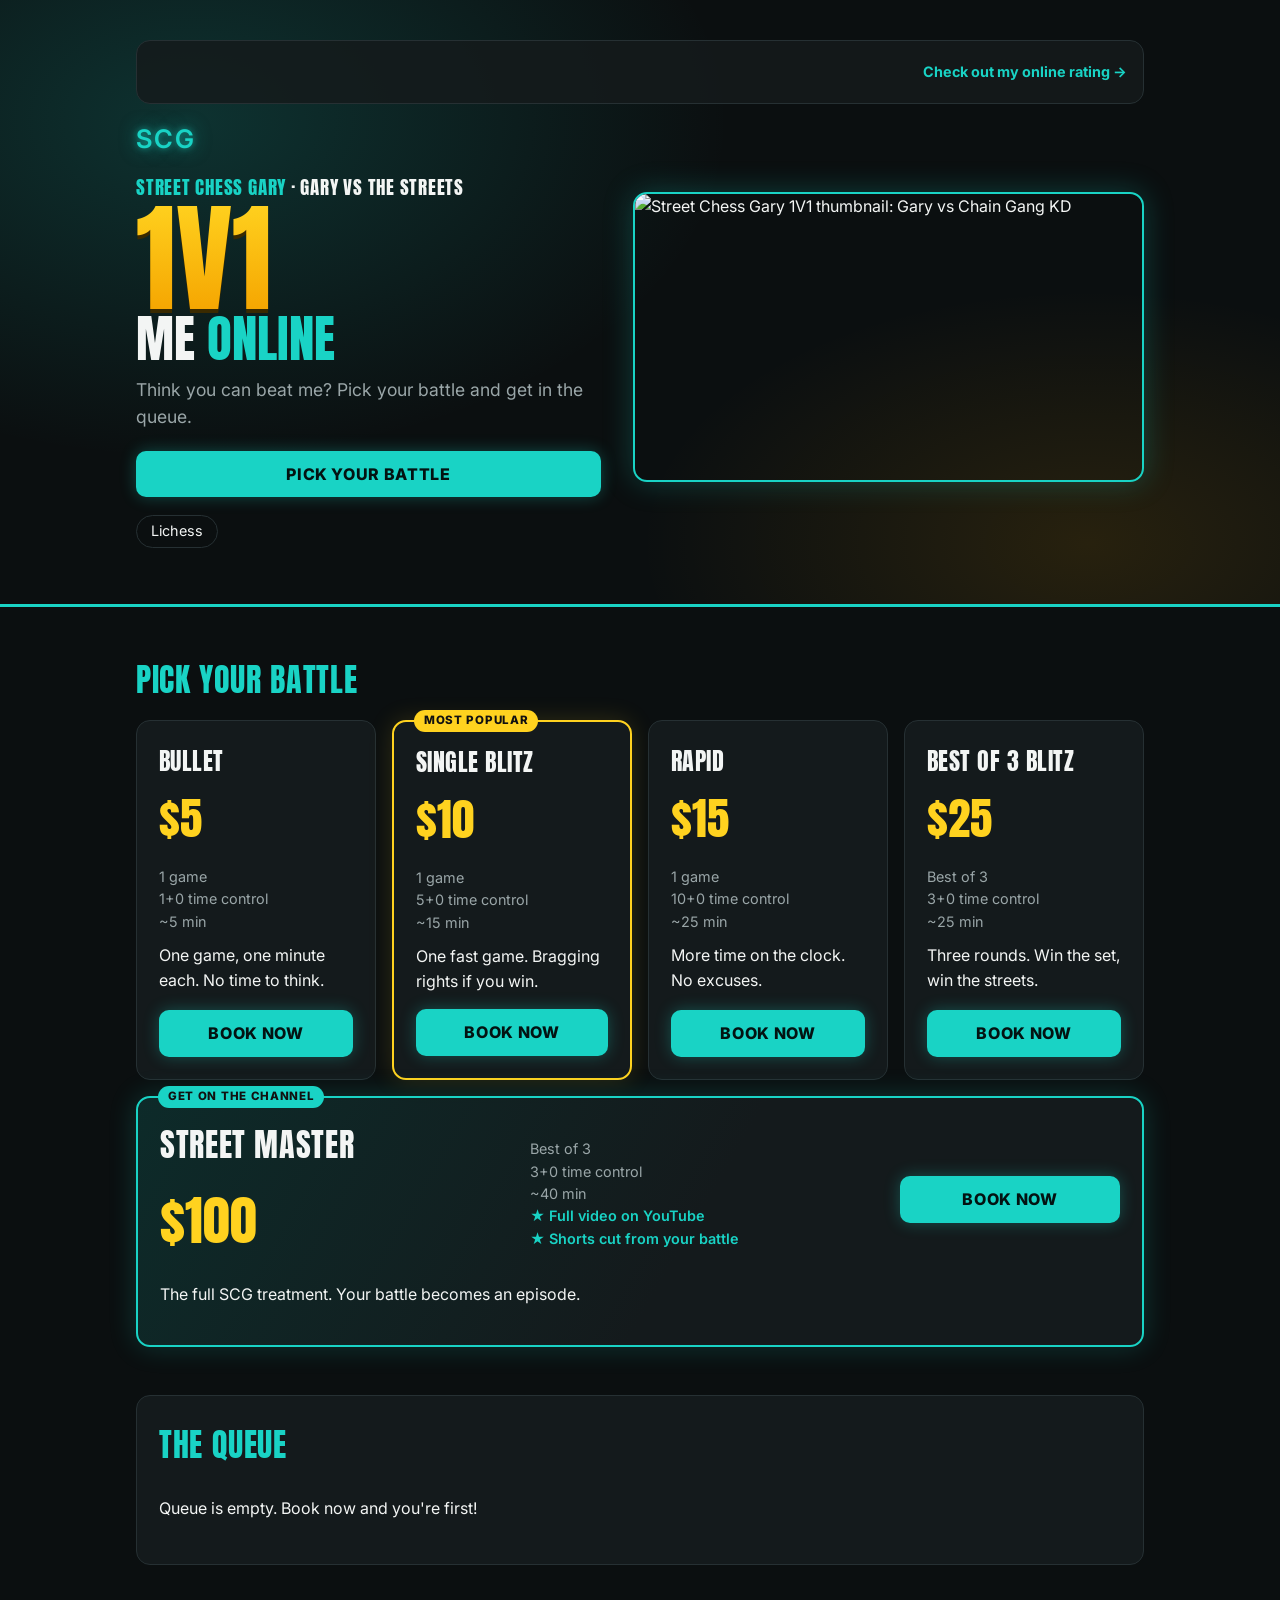
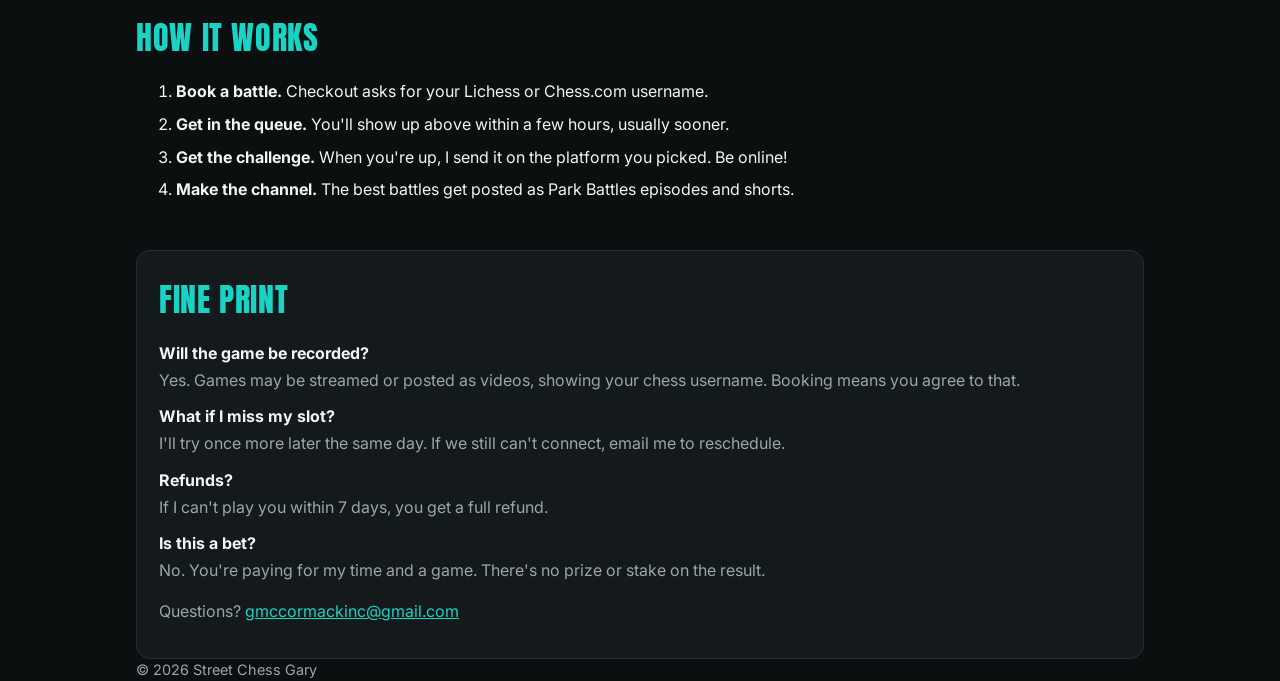
==== index.html @ cf16cb87 "Add 1V1 Me Online booking page" ====
<!doctype html>
<html lang="en">
<head>
  <meta charset="utf-8">
  <meta name="viewport" content="width=device-width, initial-scale=1">
  <title>1V1 Me Online | Street Chess Gary</title>
  <meta name="description" content="1V1 Street Chess Gary online. Pick your battle, pay, get in the queue. Your game could end up on the channel.">
  <meta property="og:title" content="Check out my online rating | Street Chess Gary">
  <meta property="og:description" content="Gary vs The Streets. Now it's your turn. Book a game and get in the queue.">
  <meta property="og:image" content="img/og.jpg">
  <link rel="preconnect" href="https://fonts.googleapis.com">
  <link rel="preconnect" href="https://fonts.gstatic.com" crossorigin>
  <link href="https://fonts.googleapis.com/css2?family=Anton&family=Inter:wght@400;600;800&display=swap" rel="stylesheet">
  <link rel="stylesheet" href="styles.css">
</head>
<body>
  <header class="hero">
    <div class="wrap">
      <div class="rating-bar" id="rating-bar" aria-live="polite"><span class="muted">Loading live rating…</span></div>
    </div>
    <div class="wrap hero-grid">
      <div>
        <div class="logo" aria-label="SCG">SCG</div>
        <p class="kicker"><span id="site-name"></span> · Gary vs The Streets</p>
        <h1><span class="onev1">1V1</span><span class="h1-line">Me <em>online</em></span></h1>
        <p class="tagline" id="tagline"></p>
        <a class="btn hero-cta" href="#tiers-h">Pick your battle</a>
        <nav class="links" id="links"></nav>
      </div>
      <img class="hero-img" src="img/ep1-thumb.jpg" alt="Street Chess Gary 1V1 thumbnail: Gary vs Chain Gang KD" width="1364" height="768">
    </div>
  </header>

  <main class="wrap">
    <section aria-labelledby="tiers-h">
      <h2 id="tiers-h">Pick your battle</h2>
      <div class="tiers" id="tiers"></div>
    </section>

    <section aria-labelledby="queue-h" class="panel">
      <h2 id="queue-h">The queue</h2>
      <ol class="queue" id="queue"></ol>
      <p class="muted" id="queue-wait"></p>
    </section>

    <section aria-labelledby="how-h">
      <h2 id="how-h">How it works</h2>
      <ol class="steps">
        <li><strong>Book a battle.</strong> Checkout asks for your <span class="platforms"></span> username.</li>
        <li><strong>Get in the queue.</strong> You'll show up above within a few hours, usually sooner.</li>
        <li><strong>Get the challenge.</strong> When you're up, I send it on the platform you picked. Be online!</li>
        <li><strong>Make the channel.</strong> The best battles get posted as Park Battles episodes and shorts.</li>
      </ol>
    </section>

    <section aria-labelledby="faq-h" class="panel">
      <h2 id="faq-h">Fine print</h2>
      <dl class="faq">
        <dt>Will the game be recorded?</dt>
        <dd>Yes. Games may be streamed or posted as videos, showing your chess username. Booking means you agree to that.</dd>
        <dt>What if I miss my slot?</dt>
        <dd>I'll try once more later the same day. If we still can't connect, email me to reschedule.</dd>
        <dt>Refunds?</dt>
        <dd>If I can't play you within 7 days, you get a full refund.</dd>
        <dt>Is this a bet?</dt>
        <dd>No. You're paying for my time and a game. There's no prize or stake on the result.</dd>
      </dl>
      <p class="muted">Questions? <a id="contact"></a></p>
    </section>
  </main>

  <footer class="wrap muted">© <span id="year"></span> <span class="site-name"></span></footer>

  <script src="config.js"></script>
  <script src="queue.js"></script>
  <script src="app.js"></script>
  <script src="rating.js"></script>
</body>
</html>
---- styles.css ----
/* Street Chess Gary brand: dark park-at-night base, teal neon, thumbnail yellow. */
:root {
  --bg: #0b0f10;
  --surface: #141a1c;
  --surface-2: #1b2326;
  --text: #f3f5f4;
  --muted: #9aa6a8;
  --border: #263033;
  --teal: #19d3c5;
  --teal-glow: rgba(25, 211, 197, .55);
  --yellow: #ffd21f;
  --yellow-deep: #f5a400;
  --display: "Anton", "Impact", "Arial Narrow", sans-serif;
}

* { box-sizing: border-box; }
body {
  margin: 0;
  background: var(--bg);
  color: var(--text);
  font: 16px/1.55 "Inter", system-ui, -apple-system, "Segoe UI", sans-serif;
}
.wrap { max-width: 1040px; margin: 0 auto; padding: 0 16px; }
a { color: var(--teal); }
h2 {
  font-family: var(--display); font-weight: 400; text-transform: uppercase;
  letter-spacing: .02em; font-size: 2rem; margin: 3rem 0 1rem; color: var(--teal);
}
.muted { color: var(--muted); }

/* Hero */
.hero {
  padding: 40px 0 56px;
  background:
    radial-gradient(60% 80% at 15% 20%, rgba(25,211,197,.18), transparent 70%),
    radial-gradient(50% 60% at 85% 90%, rgba(245,164,0,.12), transparent 70%),
    var(--bg);
  border-bottom: 3px solid var(--teal);
}
.hero-grid { display: grid; grid-template-columns: 1fr 1.1fr; gap: 32px; align-items: center; }
.logo {
  font: 600 1.6rem/1 "Inter", sans-serif; letter-spacing: .08em; color: var(--teal);
  text-shadow: 0 0 6px var(--teal-glow), 0 0 18px var(--teal-glow);
  margin-bottom: 20px;
}
.kicker {
  font-family: var(--display); text-transform: uppercase; font-size: 1.2rem;
  letter-spacing: .04em; margin: 0; color: var(--text);
}
h1 { margin: 0; font-family: var(--display); font-weight: 400; text-transform: uppercase; line-height: .95; }
.onev1 {
  display: block; font-size: clamp(4rem, 13vw, 7.5rem);
  background: linear-gradient(180deg, var(--yellow), var(--yellow-deep));
  -webkit-background-clip: text; background-clip: text; color: transparent;
  filter: drop-shadow(0 4px 0 #3a2a00);
}
.h1-line { display: block; font-size: clamp(2rem, 6vw, 3.2rem); }
#site-name { color: var(--teal); }
.h1-line em { font-style: normal; color: var(--teal); }
.tagline { font-size: 1.1rem; color: var(--muted); margin: 12px 0 20px; }
.hero-cta { display: inline-block; padding: 12px 28px; }
.hero-img {
  width: 100%; height: auto; border-radius: 14px; border: 2px solid var(--teal);
  box-shadow: 0 0 30px rgba(25,211,197,.25);
}
.links { display: flex; flex-wrap: wrap; gap: 8px; margin-top: 18px; }
.links a {
  color: var(--text); text-decoration: none; font-size: .9rem;
  border: 1px solid var(--border); border-radius: 999px; padding: 4px 14px;
}
.links a:hover { border-color: var(--teal); }
@media (max-width: 760px) {
  .hero-grid { grid-template-columns: 1fr; }
  .hero-img { order: -1; }
}

/* Tiers */
.tiers { display: grid; grid-template-columns: repeat(auto-fit, minmax(230px, 1fr)); gap: 16px; }
.tier {
  position: relative; display: flex; flex-direction: column;
  background: var(--surface); border: 1px solid var(--border); border-radius: 14px; padding: 22px;
}
.tier.featured { border: 2px solid var(--yellow); box-shadow: 0 0 24px rgba(255,210,31,.15); }
.badge {
  position: absolute; top: -12px; left: 20px; background: var(--yellow); color: #111;
  font: 800 .72rem/1 "Inter", sans-serif; text-transform: uppercase; letter-spacing: .06em;
  padding: 5px 10px; border-radius: 999px;
}
.tier h3 {
  margin: 0; font-family: var(--display); font-weight: 400; text-transform: uppercase;
  font-size: 1.5rem; letter-spacing: .02em;
}
.price {
  font-family: var(--display); font-size: 2.8rem; margin: 4px 0 6px; color: var(--yellow);
  font-variant-numeric: tabular-nums;
}
.meta { list-style: none; padding: 0; margin: 0 0 10px; color: var(--muted); font-size: .9rem; }
.meta .perk { color: var(--teal); font-weight: 600; }
.meta .perk::before { content: "★ "; }
.blurb { flex: 1; margin: 0 0 16px; }
.btn {
  display: block; text-align: center; text-decoration: none; font-weight: 800;
  text-transform: uppercase; letter-spacing: .04em;
  background: var(--teal); color: #031312; border-radius: 10px; padding: 11px;
  box-shadow: 0 0 16px rgba(25,211,197,.3);
}
.btn:hover { filter: brightness(1.08); }
.btn.disabled { background: var(--surface-2); color: var(--muted); box-shadow: none; cursor: not-allowed; }

/* Panels */
.panel {
  background: var(--surface); border: 1px solid var(--border); border-radius: 14px;
  padding: 4px 22px 18px; margin-top: 3rem;
}
.panel h2 { margin-top: 1.25rem; }

/* Queue */
.queue { list-style: none; padding: 0; margin: 0; }
.q {
  display: grid; grid-template-columns: 32px 1fr auto auto; gap: 12px; align-items: center;
  padding: 10px 0; border-bottom: 1px solid var(--border);
}
.q:last-child { border-bottom: 0; }
.pos { font-family: var(--display); font-size: 1.3rem; color: var(--muted); }
.who { font-weight: 600; overflow: hidden; text-overflow: ellipsis; }
.tier-name { color: var(--muted); font-size: .9rem; }
.status {
  font-size: .72rem; font-weight: 800; text-transform: uppercase; letter-spacing: .05em;
  padding: 3px 10px; border-radius: 999px; background: var(--surface-2); color: var(--muted);
}
.q.playing .status { background: var(--teal); color: #031312; }
.q.next .status { background: var(--yellow); color: #111; }
.empty { padding: 10px 0; }
@media (max-width: 520px) {
  .q { grid-template-columns: 28px 1fr auto; }
  .tier-name { display: none; }
}

.steps li { margin-bottom: .5rem; }
.faq dt { font-weight: 700; margin-top: 12px; }
.faq dd { margin: 2px 0 0; color: var(--muted); }
footer { padding: 40px 16px; font-size: .9rem; }

/* Premium tier: full-width headline card */
.tier.premium {
  grid-column: 1 / -1;
  border: 2px solid var(--teal);
  background: linear-gradient(120deg, rgba(25,211,197,.14), var(--surface) 55%);
  box-shadow: 0 0 28px rgba(25,211,197,.2);
}
.tier.premium .badge { background: var(--teal); }
.tier.premium h3 { font-size: 2rem; }
.tier.premium .price { font-size: 3.4rem; }
@media (min-width: 640px) {
  .tier.premium { display: grid; grid-template-columns: 1fr 1fr 220px; gap: 4px 24px; align-items: center; }
  .tier.premium h3, .tier.premium .price { grid-column: 1; }
  .tier.premium .meta { grid-column: 2; grid-row: 1 / 3; margin: 0; }
  .tier.premium .blurb { grid-column: 1 / 3; }
  .tier.premium .btn { grid-column: 3; grid-row: 1 / 4; }
}

/* Live Lichess rating */
.rating-bar {
  display: flex; flex-wrap: wrap; align-items: center; gap: 10px 16px;
  background: rgba(20,26,28,.85); border: 1px solid var(--border); border-radius: 14px;
  padding: 12px 16px; margin-bottom: 22px; min-height: 64px;
}
.rating-main { display: flex; align-items: baseline; gap: 10px; text-decoration: none; color: var(--text); flex-wrap: wrap; }
.rating-num { font-family: var(--display); font-size: 2.6rem; line-height: 1; color: var(--yellow); }
.rating-label { font-weight: 800; text-transform: uppercase; letter-spacing: .05em; font-size: .8rem; }
.live {
  align-self: center; font-size: .7rem; font-weight: 800; text-transform: uppercase; letter-spacing: .06em;
  color: var(--muted); display: inline-flex; align-items: center; gap: 6px; flex-basis: 100%;
}
.live::before { content: ""; width: 8px; height: 8px; border-radius: 50%; background: var(--muted); }
.live.online { color: #3ee07a; }
.live.online::before { background: #3ee07a; box-shadow: 0 0 8px #3ee07a; animation: pulse 1.6s infinite; }
@keyframes pulse { 50% { opacity: .35; } }
@media (prefers-reduced-motion: reduce) { .live.online::before { animation: none; } }
.trend { font-size: .8rem; font-weight: 700; }
.trend.up { color: #3ee07a; }
.trend.down { color: #ff6b6b; }
.trend.flat { color: var(--muted); }
.rating-chips { display: flex; flex-wrap: wrap; gap: 6px; }
.chip { font-size: .8rem; background: var(--surface-2); border-radius: 999px; padding: 3px 10px; color: var(--muted); }
.chip b { color: var(--text); }
.rating-cta { font-weight: 700; font-size: .9rem; text-decoration: none; margin-left: auto; }
@media (max-width: 760px) { .rating-cta { flex-basis: 100%; margin-left: 0; } }
.rating-cta:hover { text-decoration: underline; }
.tier-rating { margin: -2px 0 8px; font-size: .8rem; font-weight: 700; color: var(--teal); }
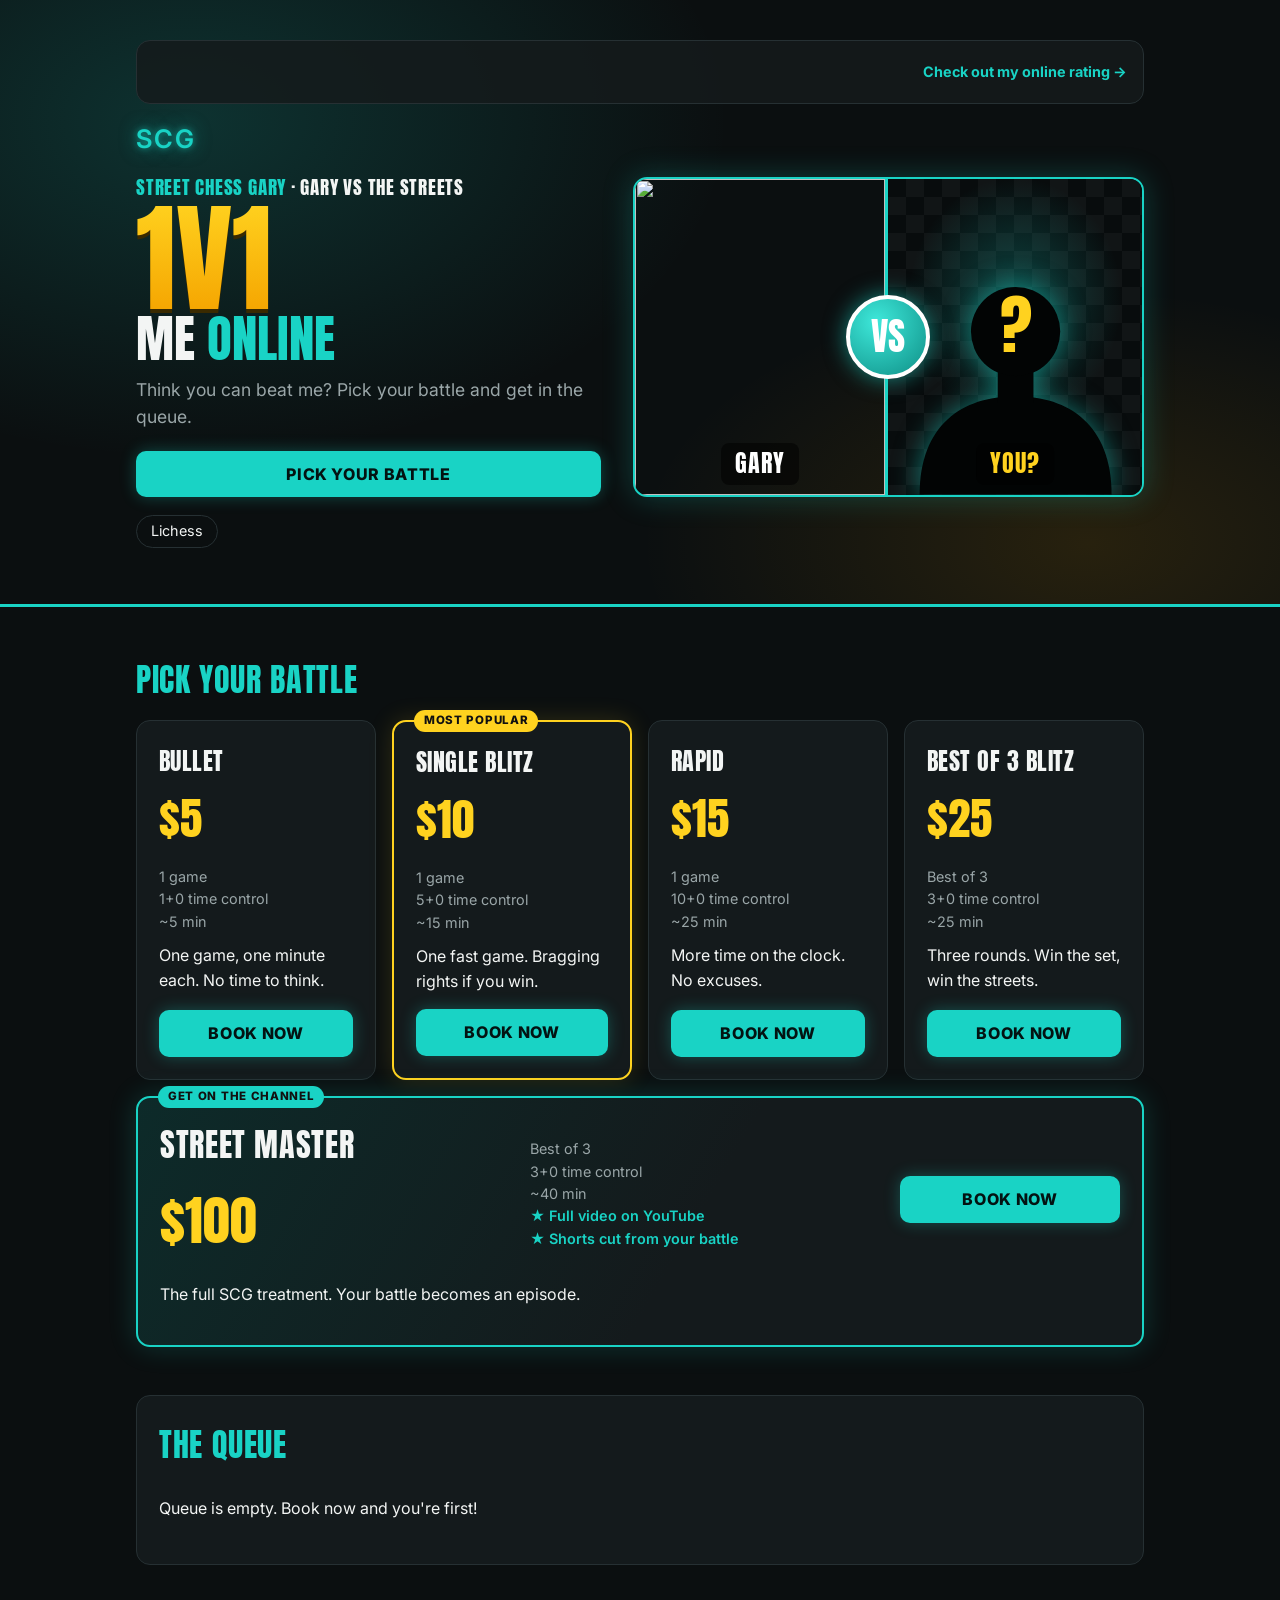
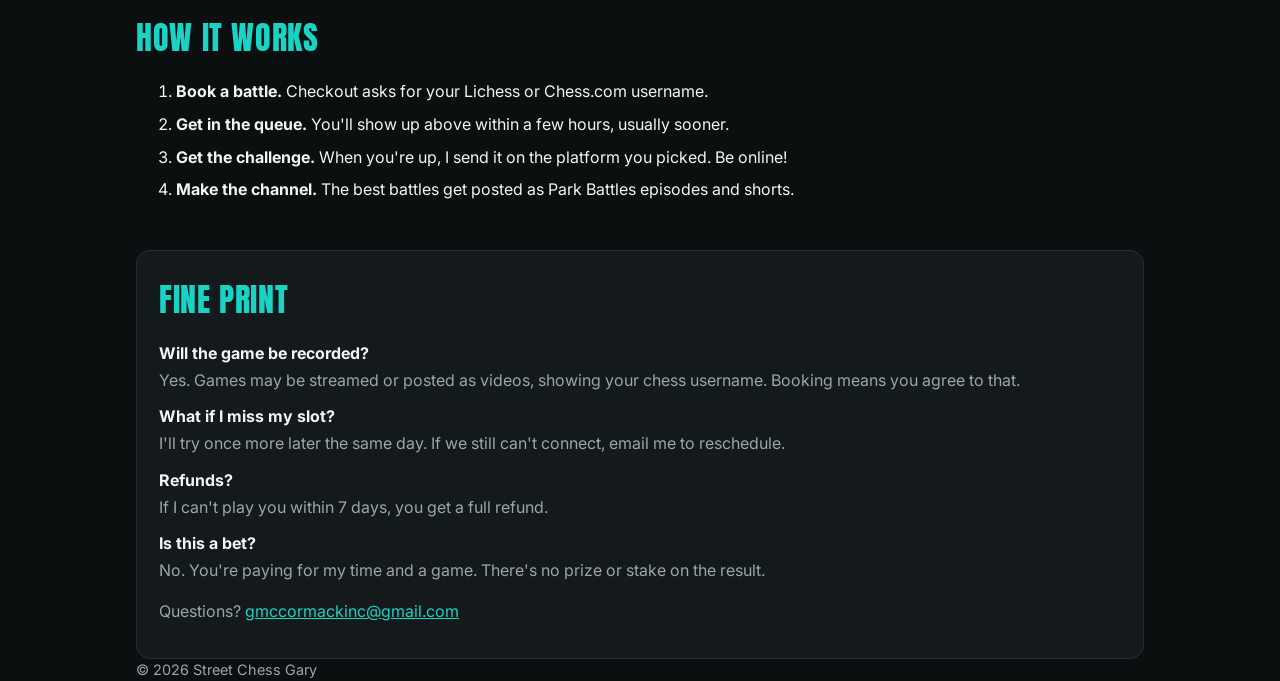
==== commit a3ecffb4: "Replace hero with Gary vs mystery challenger card" ====
--- a/index.html
+++ b/index.html
@@ -27,7 +27,22 @@
         <a class="btn hero-cta" href="#tiers-h">Pick your battle</a>
         <nav class="links" id="links"></nav>
       </div>
-      <img class="hero-img" src="img/ep1-thumb.jpg" alt="Street Chess Gary 1V1 thumbnail: Gary vs Chain Gang KD" width="1364" height="768">
+      <div class="matchup" role="img" aria-label="Street Chess Gary versus a mystery challenger">
+        <div class="side gary">
+          <img src="img/gary-portrait.jpg" alt="" width="900" height="900">
+          <span class="tag">Gary</span>
+        </div>
+        <div class="side challenger">
+          <svg viewBox="0 0 200 220" aria-hidden="true">
+            <path class="body" d="M14 220 C14 158 52 132 100 132 C148 132 186 158 186 220 Z"/>
+            <path class="neck" d="M84 104 h32 v34 h-32 Z"/>
+            <circle class="head" cx="100" cy="74" r="40"/>
+            <text x="100" y="92" text-anchor="middle">?</text>
+          </svg>
+          <span class="tag">You?</span>
+        </div>
+        <div class="vs">VS</div>
+      </div>
     </div>
   </header>
 
--- a/styles.css
+++ b/styles.css
@@ -59,9 +59,39 @@
 .h1-line em { font-style: normal; color: var(--teal); }
 .tagline { font-size: 1.1rem; color: var(--muted); margin: 12px 0 20px; }
 .hero-cta { display: inline-block; padding: 12px 28px; }
-.hero-img {
-  width: 100%; height: auto; border-radius: 14px; border: 2px solid var(--teal);
+/* Gary vs mystery challenger split card */
+.matchup {
+  position: relative; display: grid; grid-template-columns: 1fr 1fr; aspect-ratio: 16 / 10;
+  border-radius: 14px; border: 2px solid var(--teal); overflow: hidden;
   box-shadow: 0 0 30px rgba(25,211,197,.25);
+}
+.side { position: relative; overflow: hidden; }
+.gary { border-right: 3px solid var(--teal); }
+.gary img { width: 100%; height: 100%; object-fit: cover; object-position: 50% 25%; display: block; }
+.challenger {
+  display: flex; align-items: flex-end; justify-content: center;
+  background:
+    radial-gradient(60% 55% at 50% 38%, rgba(25,211,197,.28), transparent 70%),
+    repeating-conic-gradient(rgba(255,255,255,.035) 0 25%, transparent 0 50%) 0 0 / 36px 36px,
+    #080c0d;
+}
+.challenger svg { width: 88%; height: auto; display: block; filter: drop-shadow(0 0 14px rgba(25,211,197,.55)); }
+.challenger .body, .challenger .neck, .challenger .head { fill: #020404; }
+.challenger text { font-family: var(--display); font-size: 58px; fill: var(--yellow); }
+.tag {
+  position: absolute; bottom: 10px; left: 50%; transform: translateX(-50%);
+  font-family: var(--display); text-transform: uppercase; font-size: clamp(1rem, 3vw, 1.5rem);
+  letter-spacing: .04em; color: #fff; background: rgba(0,0,0,.55);
+  padding: 2px 14px; border-radius: 8px; white-space: nowrap;
+}
+.challenger .tag { color: var(--yellow); }
+.vs {
+  position: absolute; left: 50%; top: 50%; transform: translate(-50%, -50%);
+  width: clamp(56px, 12vw, 84px); aspect-ratio: 1; border-radius: 50%;
+  display: grid; place-items: center;
+  font-family: var(--display); font-size: clamp(1.4rem, 4vw, 2.3rem); color: #fff;
+  background: radial-gradient(circle at 35% 30%, #3ee8da, #0e8f86);
+  border: 4px solid #fff; box-shadow: 0 0 22px rgba(25,211,197,.6);
 }
 .links { display: flex; flex-wrap: wrap; gap: 8px; margin-top: 18px; }
 .links a {
@@ -71,7 +101,7 @@
 .links a:hover { border-color: var(--teal); }
 @media (max-width: 760px) {
   .hero-grid { grid-template-columns: 1fr; }
-  .hero-img { order: -1; }
+  .matchup { order: -1; }
 }
 
 /* Tiers */
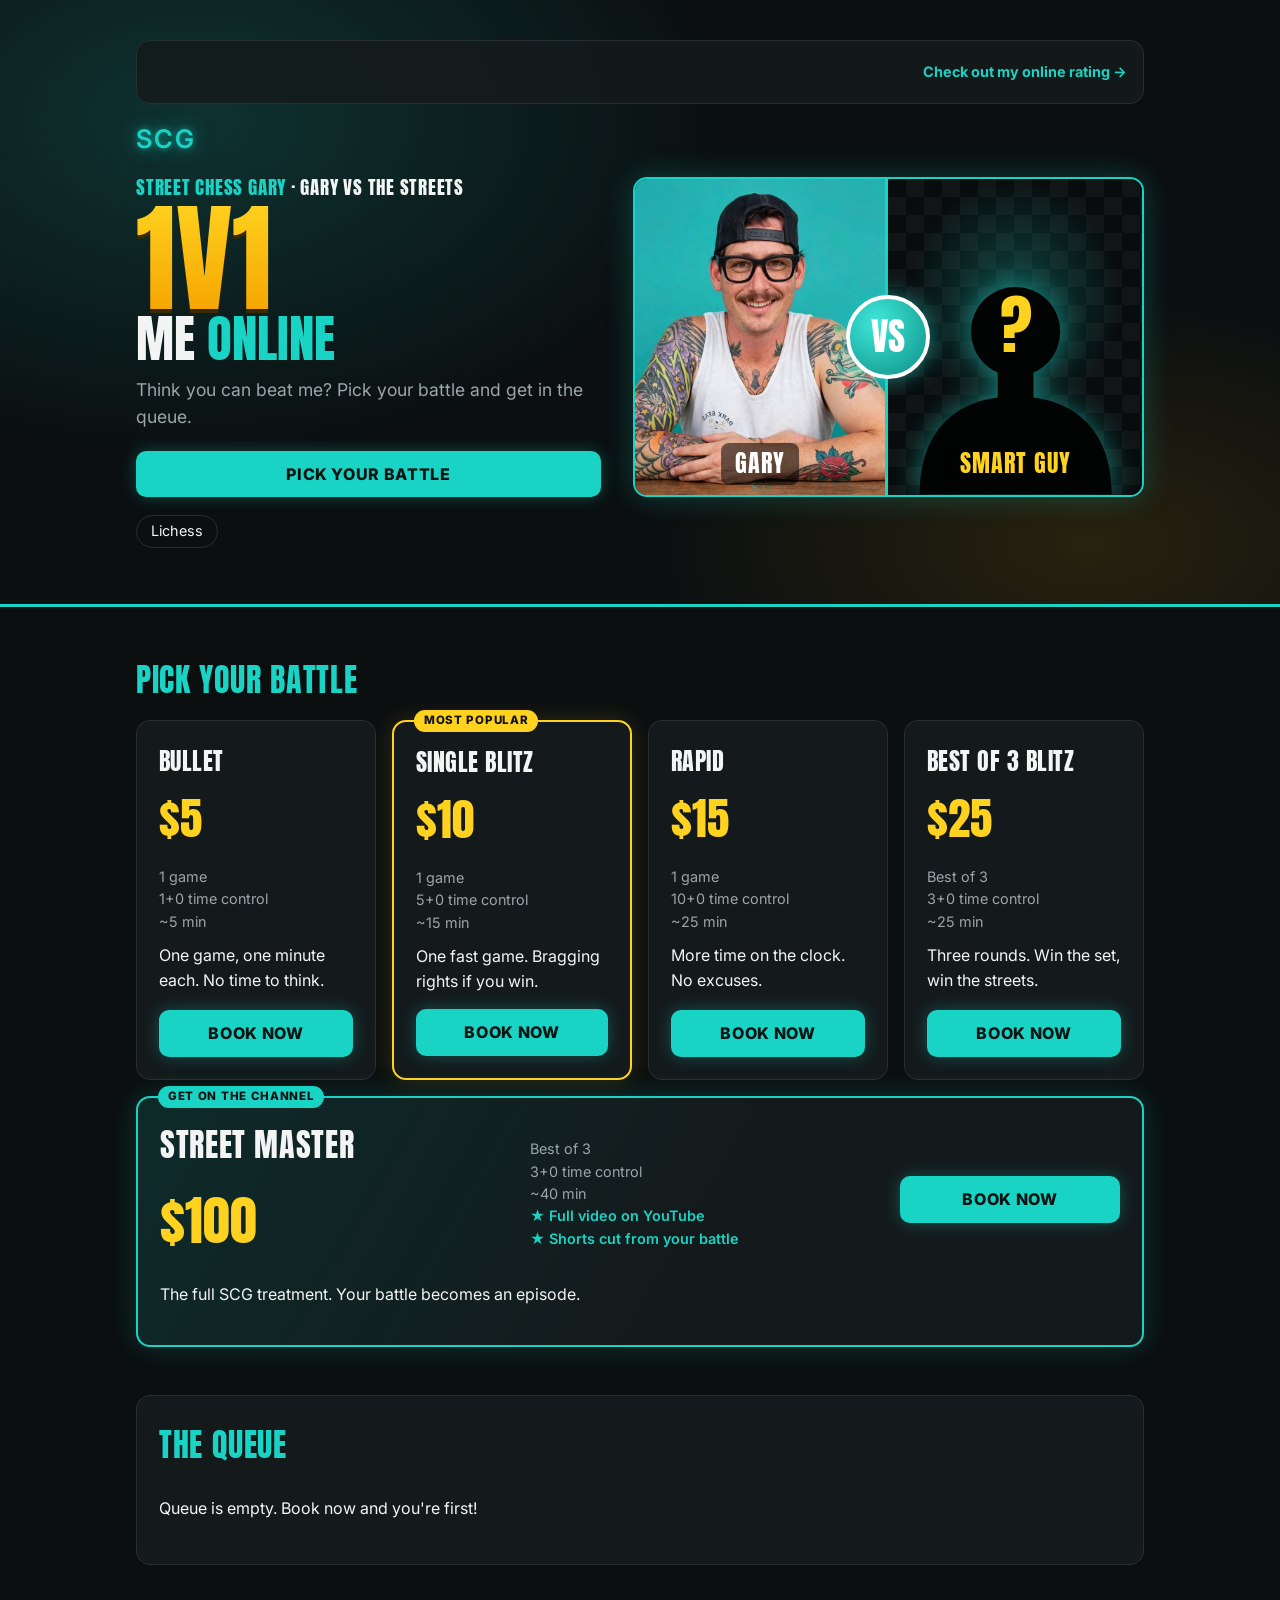
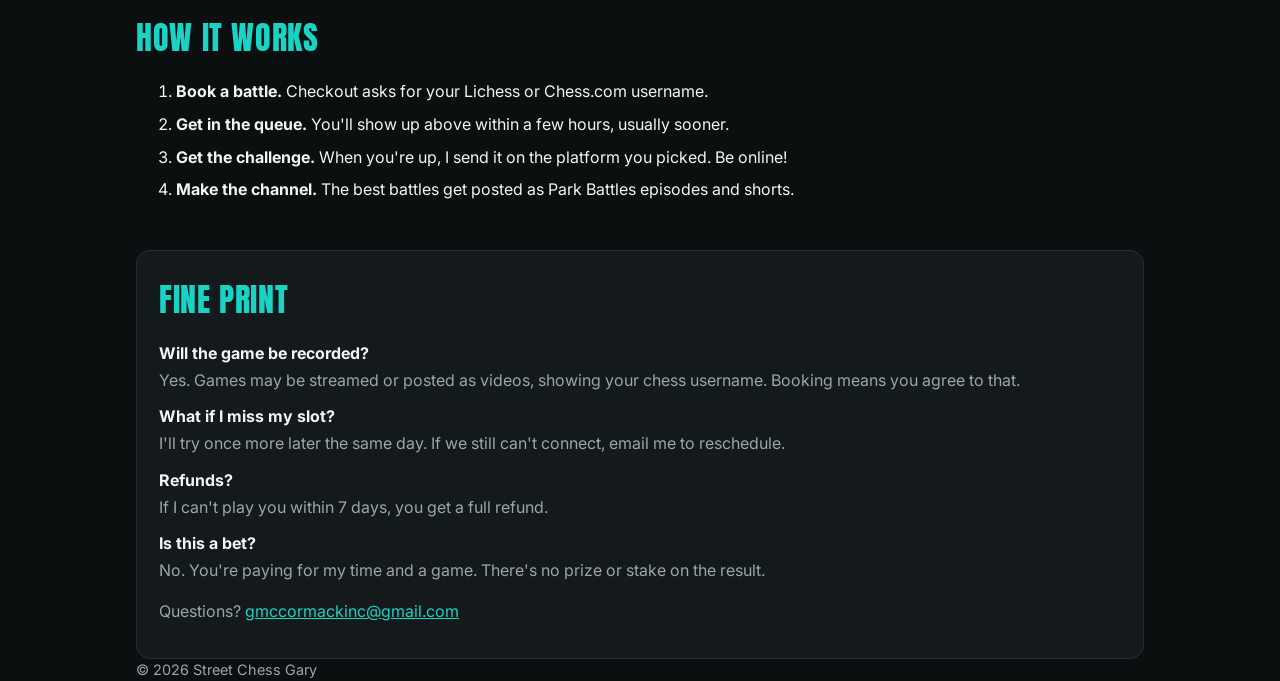
==== commit 67a16482: "Challenger label: Smart guy" ====
--- a/index.html
+++ b/index.html
@@ -27,7 +27,7 @@
         <a class="btn hero-cta" href="#tiers-h">Pick your battle</a>
         <nav class="links" id="links"></nav>
       </div>
-      <div class="matchup" role="img" aria-label="Street Chess Gary versus a mystery challenger">
+      <div class="matchup" role="img" aria-label="Street Chess Gary versus a mystery challenger: smart guy">
         <div class="side gary">
           <img src="img/gary-portrait.jpg" alt="" width="900" height="900">
           <span class="tag">Gary</span>
@@ -39,7 +39,7 @@
             <circle class="head" cx="100" cy="74" r="40"/>
             <text x="100" y="92" text-anchor="middle">?</text>
           </svg>
-          <span class="tag">You?</span>
+          <span class="tag">Smart guy</span>
         </div>
         <div class="vs">VS</div>
       </div>
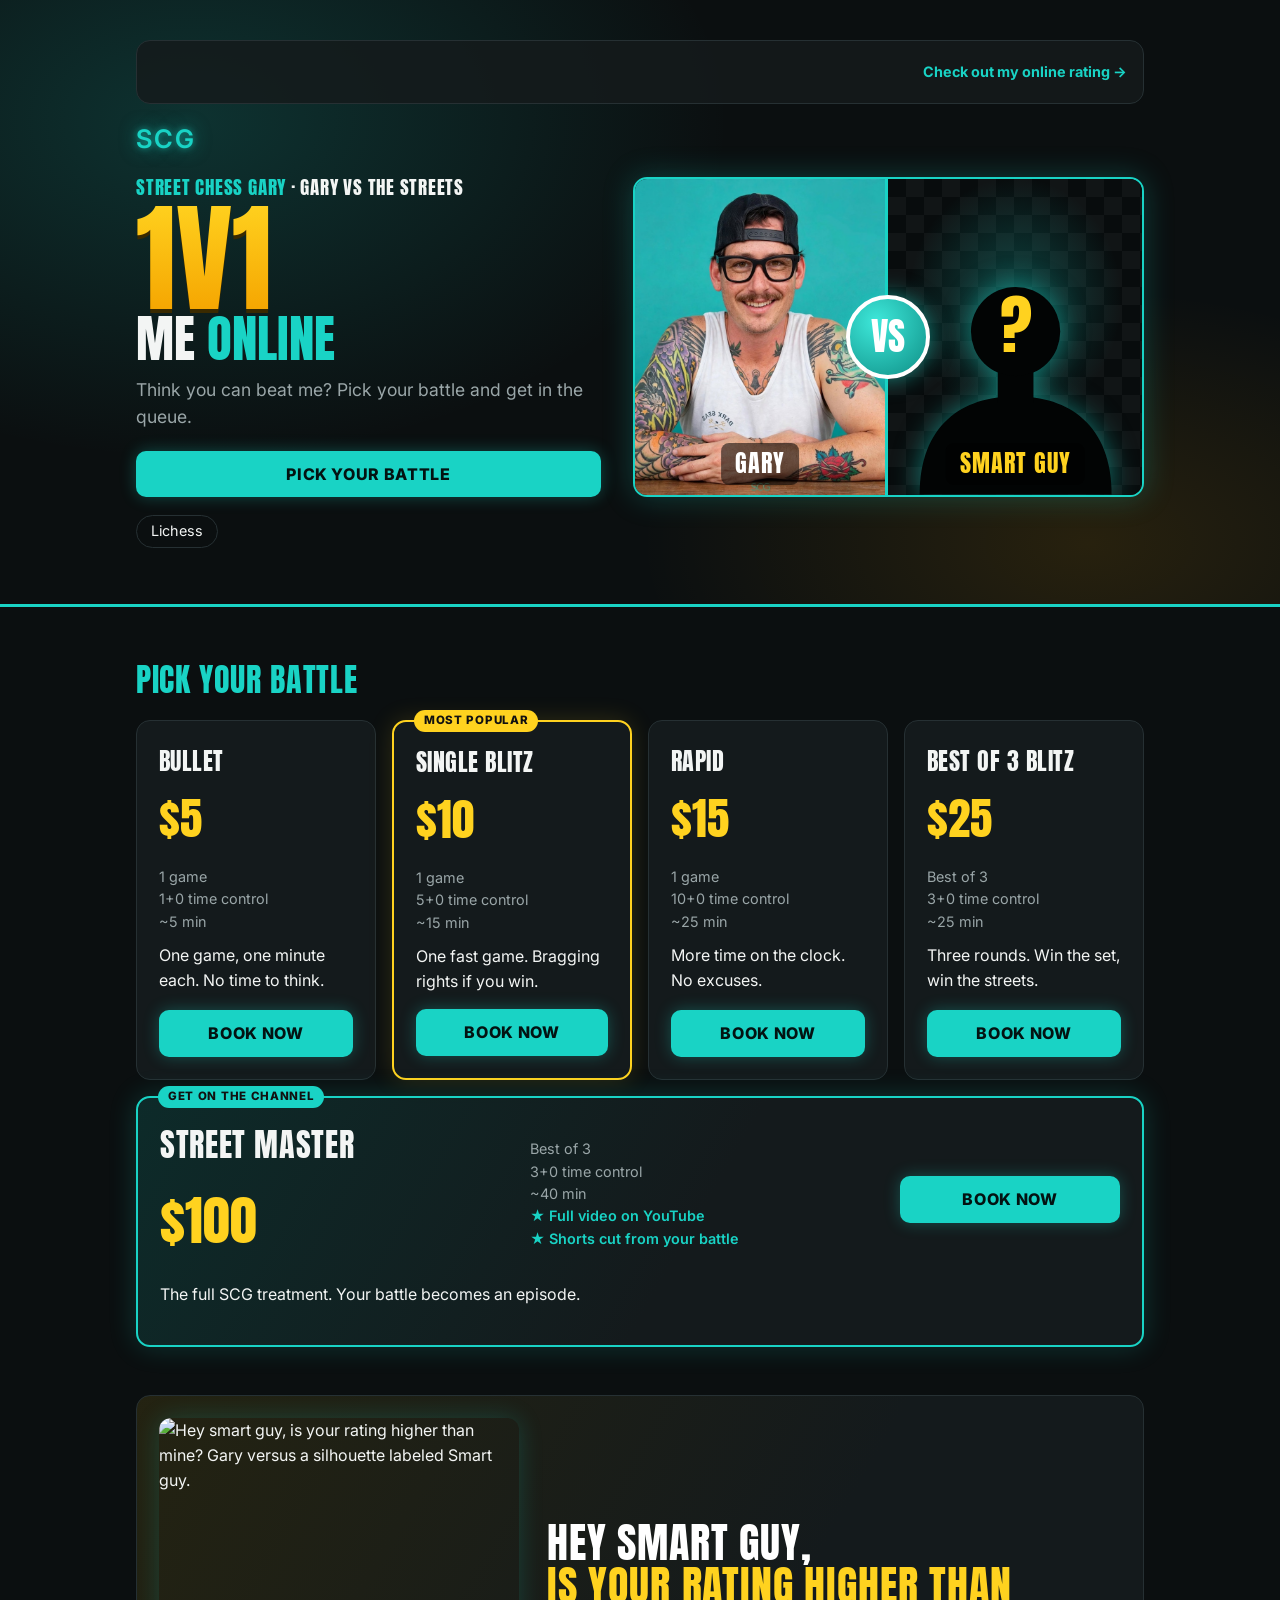
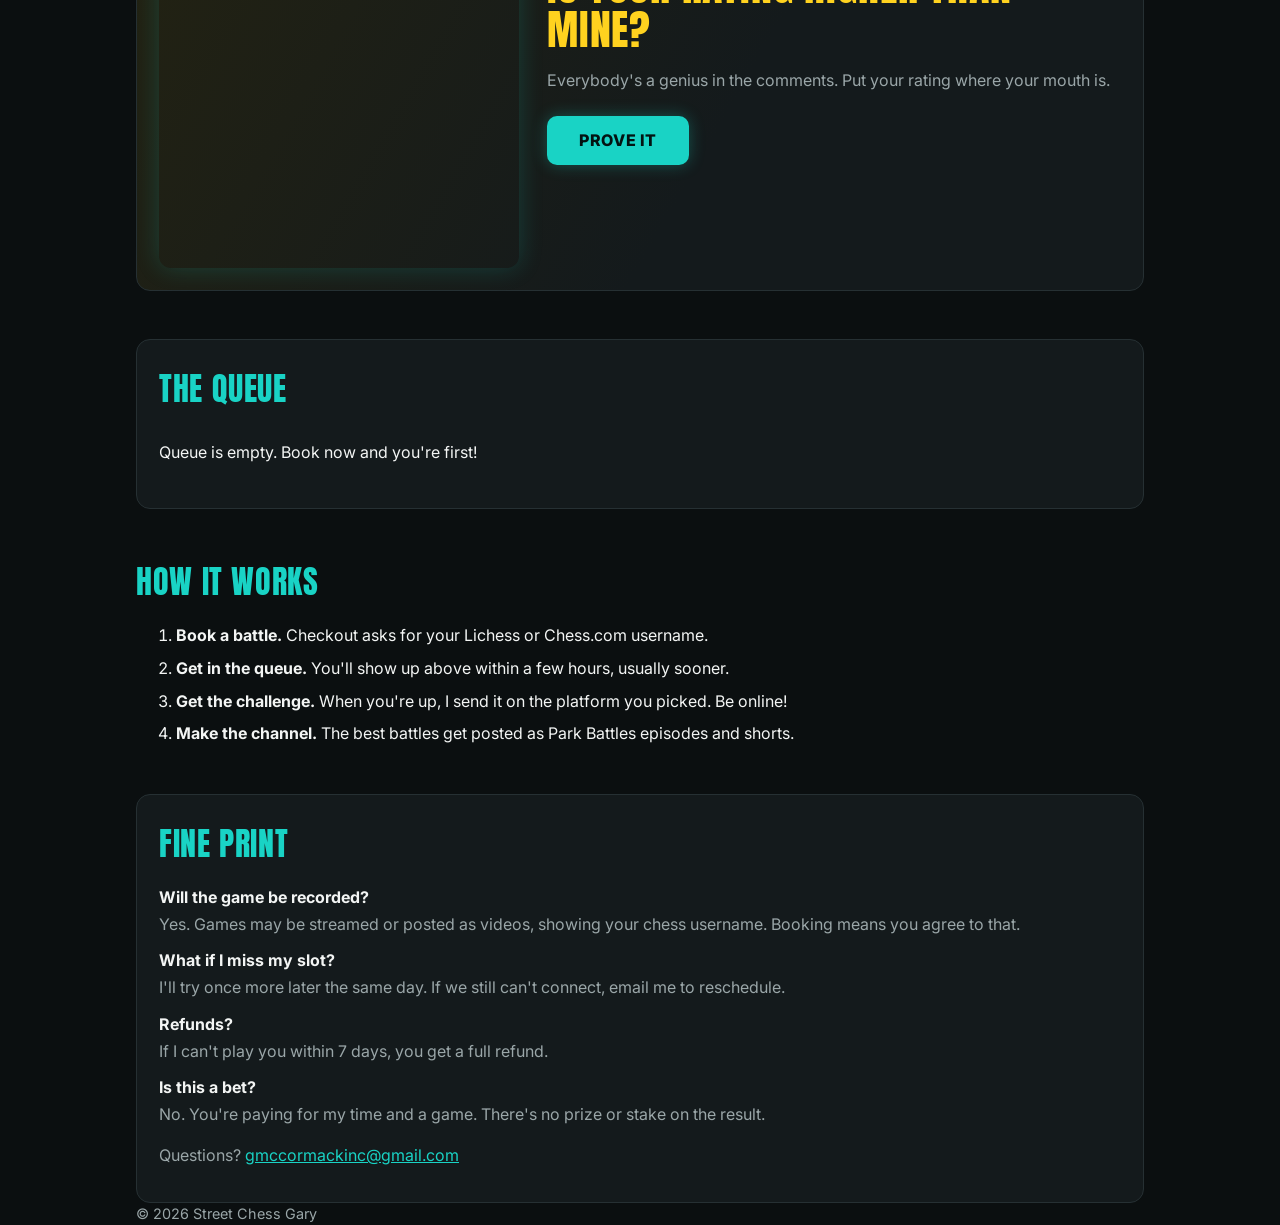
==== commit c0864e3d: "Add Hey smart guy callout and share image" ====
--- a/index.html
+++ b/index.html
@@ -7,7 +7,10 @@
   <meta name="description" content="1V1 Street Chess Gary online. Pick your battle, pay, get in the queue. Your game could end up on the channel.">
   <meta property="og:title" content="Check out my online rating | Street Chess Gary">
   <meta property="og:description" content="Gary vs The Streets. Now it's your turn. Book a game and get in the queue.">
-  <meta property="og:image" content="img/og.jpg">
+  <meta property="og:image" content="https://streetchessgary.github.io/img/smart-guy.jpg">
+  <meta property="og:image:width" content="1080">
+  <meta property="og:image:height" content="1350">
+  <meta name="twitter:card" content="summary_large_image">
   <link rel="preconnect" href="https://fonts.googleapis.com">
   <link rel="preconnect" href="https://fonts.gstatic.com" crossorigin>
   <link href="https://fonts.googleapis.com/css2?family=Anton&family=Inter:wght@400;600;800&display=swap" rel="stylesheet">
@@ -52,6 +55,15 @@
       <div class="tiers" id="tiers"></div>
     </section>
 
+    <section class="callout" aria-labelledby="smart-h">
+      <img src="img/smart-guy.jpg" alt="Hey smart guy, is your rating higher than mine? Gary versus a silhouette labeled Smart guy." width="1080" height="1350" loading="lazy">
+      <div>
+        <h2 id="smart-h">Hey smart guy,<br><span>is your rating higher than mine?</span></h2>
+        <p class="muted">Everybody's a genius in the comments. Put your rating where your mouth is.</p>
+        <a class="btn" href="#tiers-h">Prove it</a>
+      </div>
+    </section>
+
     <section aria-labelledby="queue-h" class="panel">
       <h2 id="queue-h">The queue</h2>
       <ol class="queue" id="queue"></ol>
--- a/styles.css
+++ b/styles.css
@@ -136,6 +136,19 @@
 }
 .btn:hover { filter: brightness(1.08); }
 .btn.disabled { background: var(--surface-2); color: var(--muted); box-shadow: none; cursor: not-allowed; }
+
+/* Hey smart guy callout */
+.callout {
+  display: grid; grid-template-columns: minmax(0, 360px) 1fr; gap: 28px; align-items: center;
+  margin-top: 3rem; padding: 22px; border-radius: 14px;
+  background: linear-gradient(120deg, rgba(255,210,31,.10), var(--surface) 60%);
+  border: 1px solid var(--border);
+}
+.callout img { width: 100%; height: auto; border-radius: 12px; display: block; box-shadow: 0 0 24px rgba(25,211,197,.2); }
+.callout h2 { margin: 0 0 .6rem; color: #fff; font-size: clamp(1.8rem, 4vw, 2.6rem); line-height: 1.05; }
+.callout h2 span { color: var(--yellow); }
+.callout .btn { display: inline-block; padding: 12px 32px; margin-top: 8px; }
+@media (max-width: 640px) { .callout { grid-template-columns: 1fr; } }
 
 /* Panels */
 .panel {
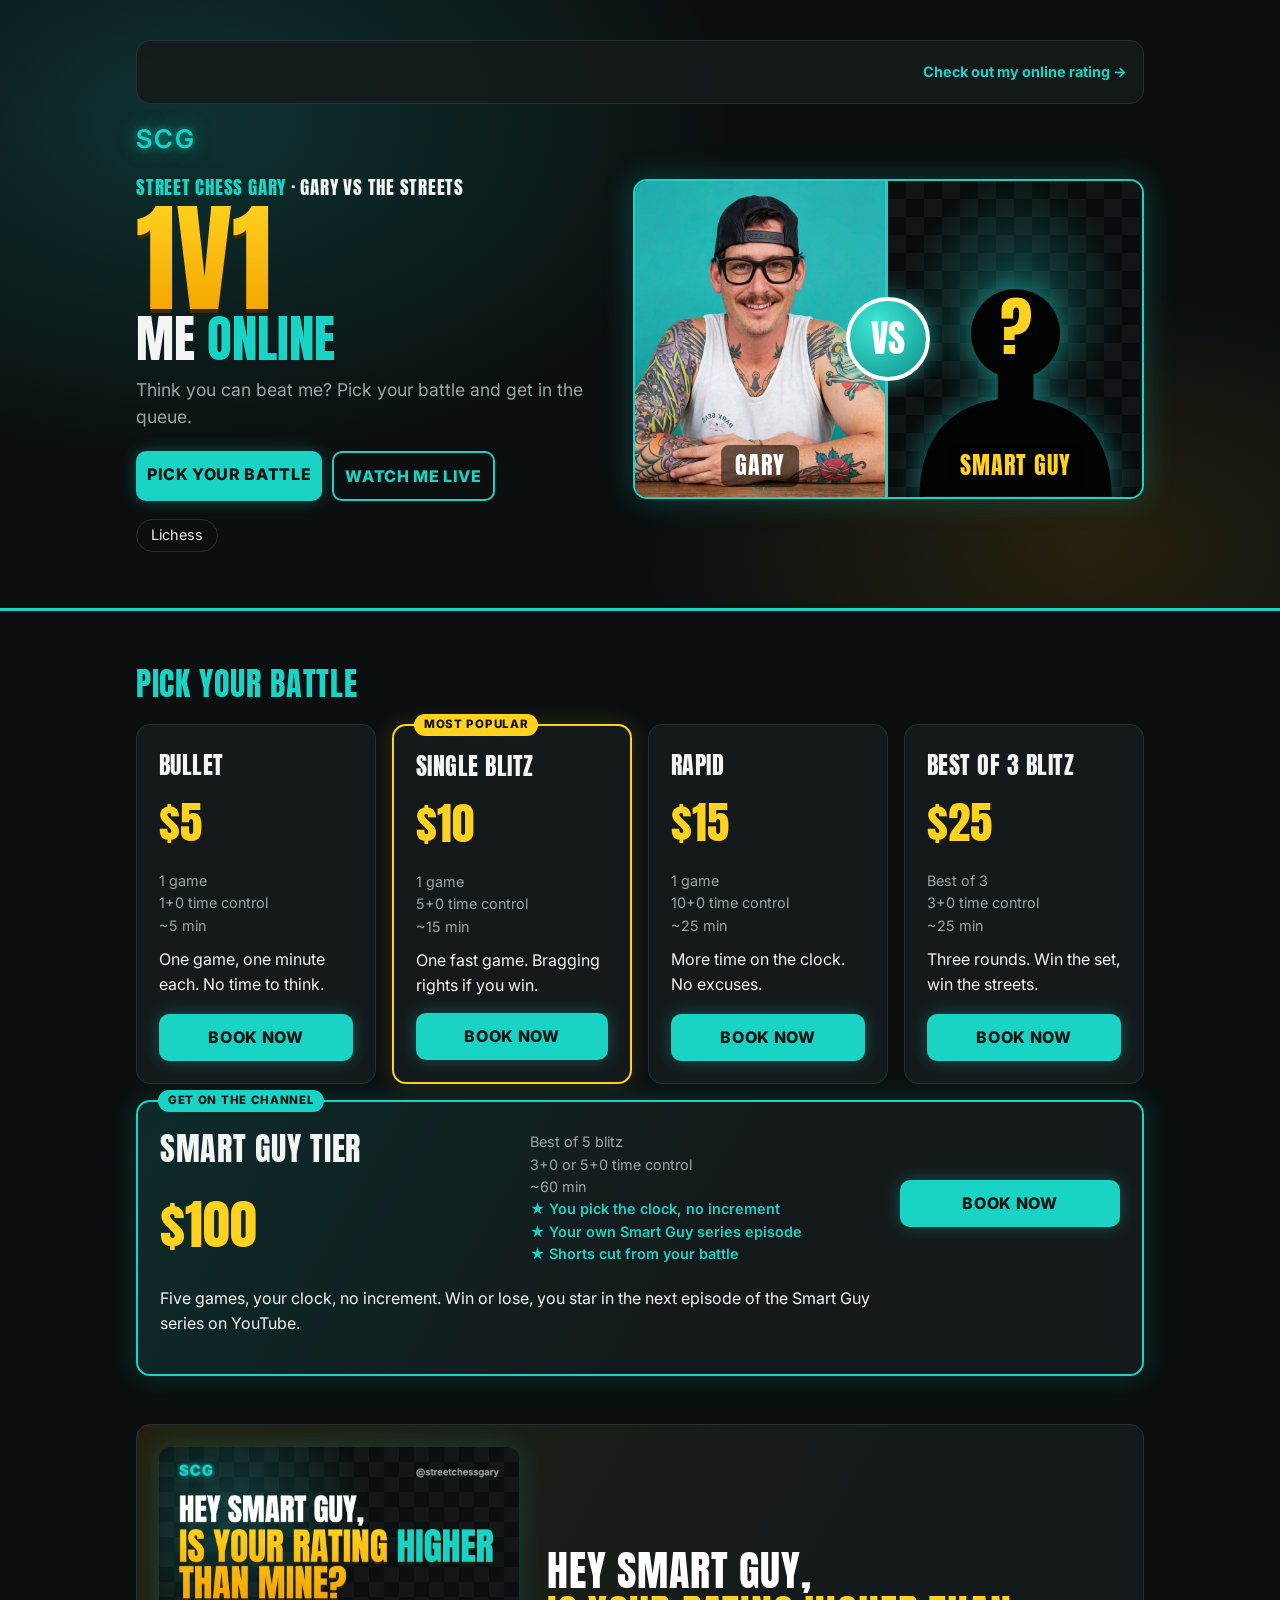
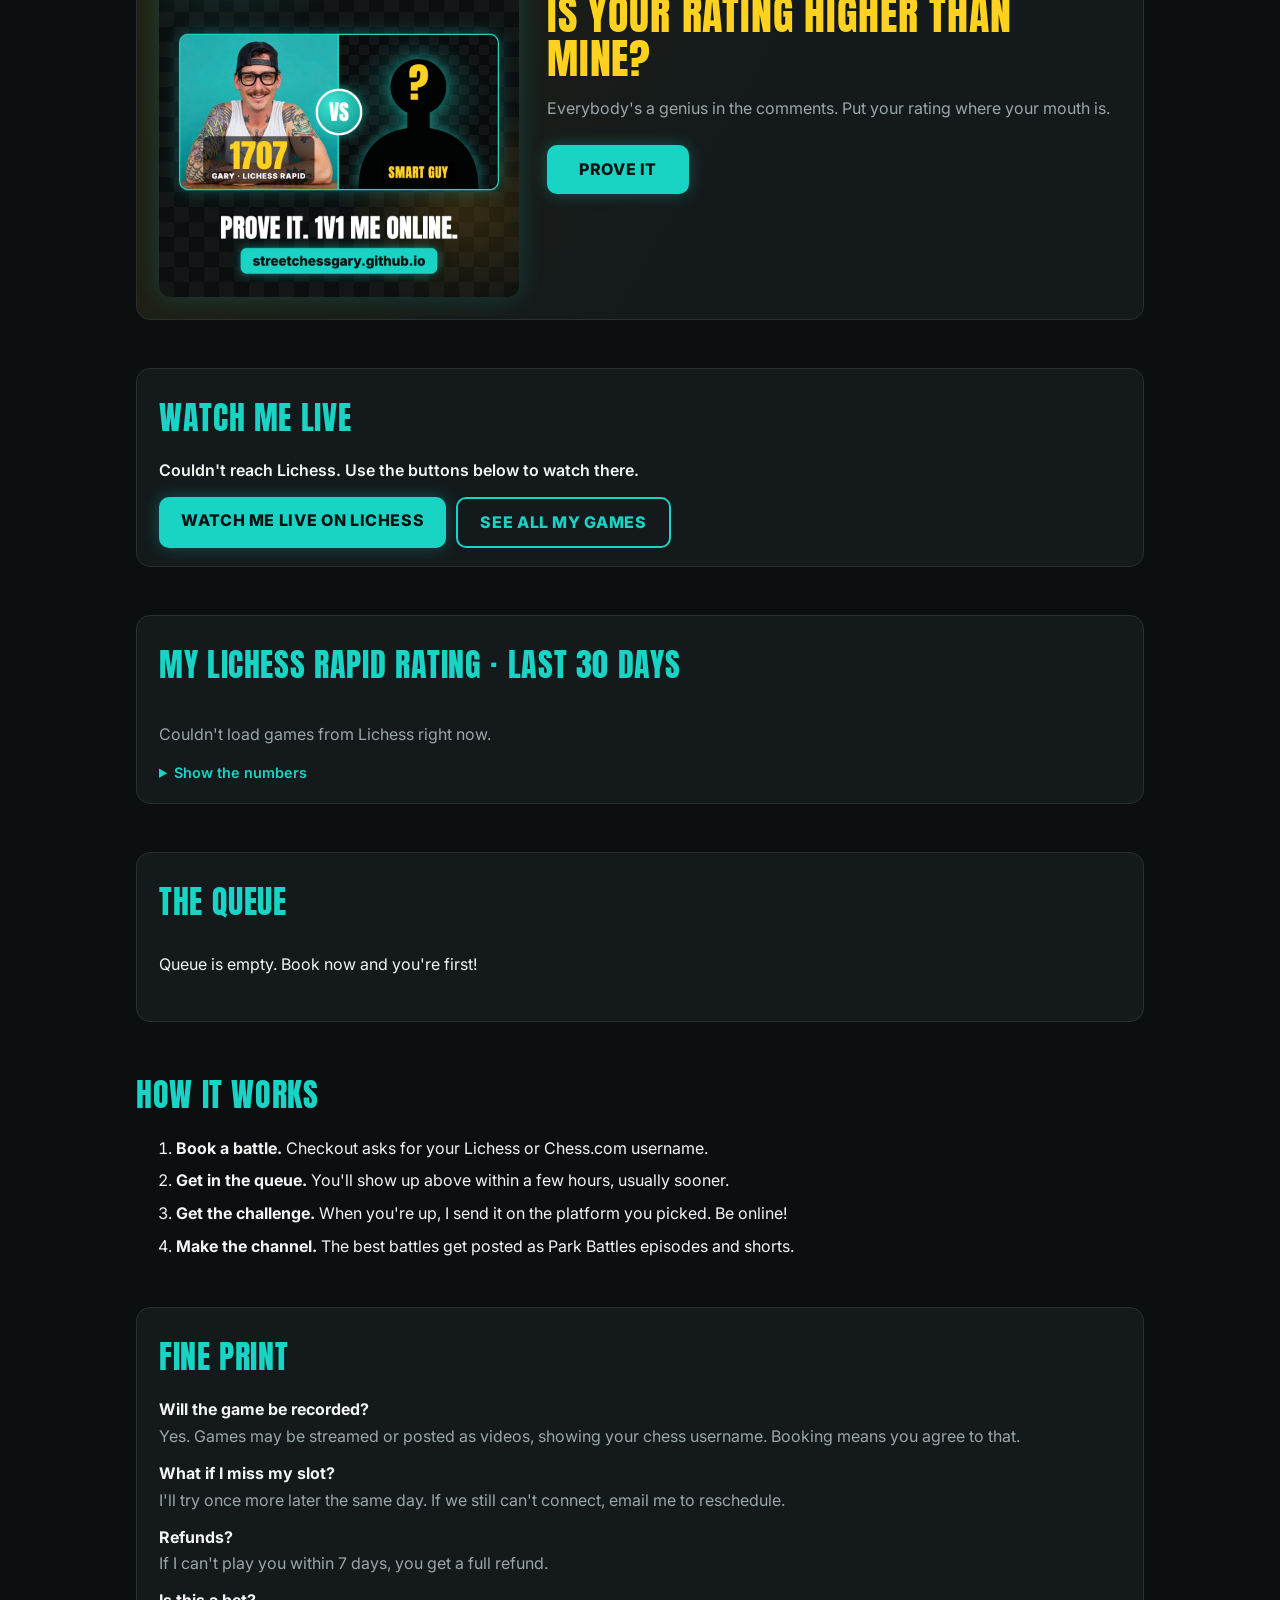
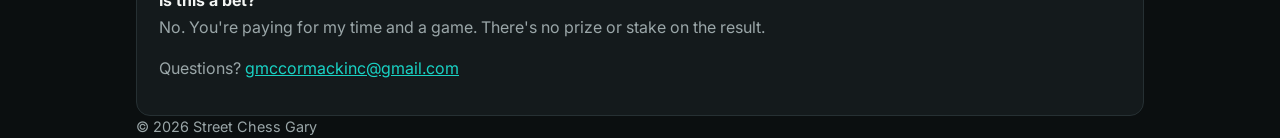
==== commit d47f613f: "Add Watch me live board and 30-day rating chart" ====
--- a/index.html
+++ b/index.html
@@ -27,7 +27,10 @@
         <p class="kicker"><span id="site-name"></span> · Gary vs The Streets</p>
         <h1><span class="onev1">1V1</span><span class="h1-line">Me <em>online</em></span></h1>
         <p class="tagline" id="tagline"></p>
-        <a class="btn hero-cta" href="#tiers-h">Pick your battle</a>
+        <div class="hero-ctas">
+          <a class="btn hero-cta" href="#tiers-h">Pick your battle</a>
+          <a class="btn btn-ghost hero-cta" href="#live">Watch me live</a>
+        </div>
         <nav class="links" id="links"></nav>
       </div>
       <div class="matchup" role="img" aria-label="Street Chess Gary versus a mystery challenger: smart guy">
@@ -62,6 +65,30 @@
         <p class="muted">Everybody's a genius in the comments. Put your rating where your mouth is.</p>
         <a class="btn" href="#tiers-h">Prove it</a>
       </div>
+    </section>
+
+    <section id="live" class="panel watch-live" aria-labelledby="live-h">
+      <h2 id="live-h">Watch me live</h2>
+      <p class="live-status" id="live-status" aria-live="polite">Checking if I'm playing…</p>
+      <div class="live-embed" id="live-embed"></div>
+      <div class="live-actions">
+        <a class="btn" id="watch-live" href="https://lichess.org/" target="_blank" rel="noopener">Watch me live on Lichess</a>
+        <a class="btn btn-ghost" id="all-games" href="https://lichess.org/" target="_blank" rel="noopener">See all my games</a>
+      </div>
+    </section>
+
+    <section id="rating-chart" class="panel chart" aria-labelledby="chart-h">
+      <h2 id="chart-h" class="chart-title">My rating · last 30 days</h2>
+      <div class="chart-stats"></div>
+      <div class="chart-plot"></div>
+      <p class="muted chart-note">Loading games from Lichess…</p>
+      <details class="chart-table">
+        <summary>Show the numbers</summary>
+        <table>
+          <thead><tr><th scope="col">Day</th><th scope="col">Closing rating</th><th scope="col">Games</th></tr></thead>
+          <tbody></tbody>
+        </table>
+      </details>
     </section>
 
     <section aria-labelledby="queue-h" class="panel">
@@ -102,5 +129,7 @@
   <script src="queue.js"></script>
   <script src="app.js"></script>
   <script src="rating.js"></script>
+  <script src="live.js"></script>
+  <script src="rating-chart.js"></script>
 </body>
 </html>
--- a/styles.css
+++ b/styles.css
@@ -149,6 +149,54 @@
 .callout h2 span { color: var(--yellow); }
 .callout .btn { display: inline-block; padding: 12px 32px; margin-top: 8px; }
 @media (max-width: 640px) { .callout { grid-template-columns: 1fr; } }
+
+/* Hero buttons */
+.hero-ctas { display: flex; flex-wrap: wrap; gap: 10px; }
+.btn-ghost { background: transparent; color: var(--teal); border: 2px solid var(--teal); box-shadow: none; }
+
+/* Watch me live */
+.live-status { display: flex; align-items: center; gap: 8px; font-weight: 600; margin: 0 0 14px; }
+.live-dot {
+  display: inline-flex; align-items: center; gap: 6px; font-size: .72rem; font-weight: 800; letter-spacing: .08em;
+  color: #fff; background: #e5484d; padding: 3px 10px; border-radius: 999px;
+}
+.live-dot::before { content: ""; width: 7px; height: 7px; border-radius: 50%; background: #fff; animation: pulse 1.6s infinite; }
+@media (prefers-reduced-motion: reduce) { .live-dot::before { animation: none; } }
+.watch-live.is-live { border-color: #e5484d; box-shadow: 0 0 24px rgba(229,72,77,.18); }
+.live-embed iframe { width: 100%; max-width: 720px; aspect-ratio: 600 / 397; border: 0; border-radius: 10px; display: block; background: var(--surface-2); }
+.live-embed:empty { display: none; }
+.live-actions { display: flex; flex-wrap: wrap; gap: 10px; margin-top: 14px; }
+.live-actions .btn { display: inline-block; padding: 11px 22px; }
+
+/* 30-day rating chart */
+.chart-stats { display: grid; grid-template-columns: repeat(auto-fit, minmax(110px, 1fr)); gap: 10px; margin-bottom: 14px; }
+.stat { background: var(--surface-2); border-radius: 10px; padding: 10px 14px; }
+.stat b { display: block; font-size: 1.5rem; font-weight: 800; }
+.stat b.up { color: #3ee07a; }
+.stat b.down { color: #ff6b6b; }
+.stat span { font-size: .8rem; color: var(--muted); }
+.chart-plot { position: relative; width: 100%; }
+.chart-plot svg { display: block; width: 100%; height: auto; outline: none; touch-action: pan-y; }
+.chart-plot svg:focus-visible { outline: 2px solid var(--teal); outline-offset: 4px; border-radius: 6px; }
+.chart-plot .grid { stroke: var(--border); stroke-width: 1; }
+.chart-plot .tick { fill: var(--muted); font-size: 11px; font-variant-numeric: tabular-nums; }
+.chart-plot .line { fill: none; stroke: var(--teal); stroke-width: 2; stroke-linejoin: round; stroke-linecap: round; }
+.chart-plot .area { fill: var(--teal); opacity: .1; }
+.chart-plot .dot { fill: var(--teal); stroke: var(--surface); stroke-width: 2; }
+.chart-plot .cross { stroke: var(--muted); stroke-width: 1; }
+.chart-plot .end-label { fill: var(--text); font-size: 13px; font-weight: 800; }
+.chart-tip {
+  position: absolute; pointer-events: none; background: var(--bg); border: 1px solid var(--border);
+  border-radius: 8px; padding: 6px 10px; display: grid; gap: 1px; box-shadow: 0 6px 20px rgba(0,0,0,.4);
+}
+.chart-tip strong { font-size: 1.05rem; }
+.chart-tip span { font-size: .78rem; color: var(--muted); }
+.chart-note:empty { display: none; }
+.chart-table { margin-top: 10px; font-size: .9rem; }
+.chart-table summary { cursor: pointer; color: var(--teal); font-weight: 600; }
+.chart-table table { width: 100%; border-collapse: collapse; margin-top: 8px; font-variant-numeric: tabular-nums; }
+.chart-table th, .chart-table td { text-align: left; padding: 6px 4px; border-bottom: 1px solid var(--border); }
+.chart-table th { color: var(--muted); font-weight: 600; }
 
 /* Panels */
 .panel {
